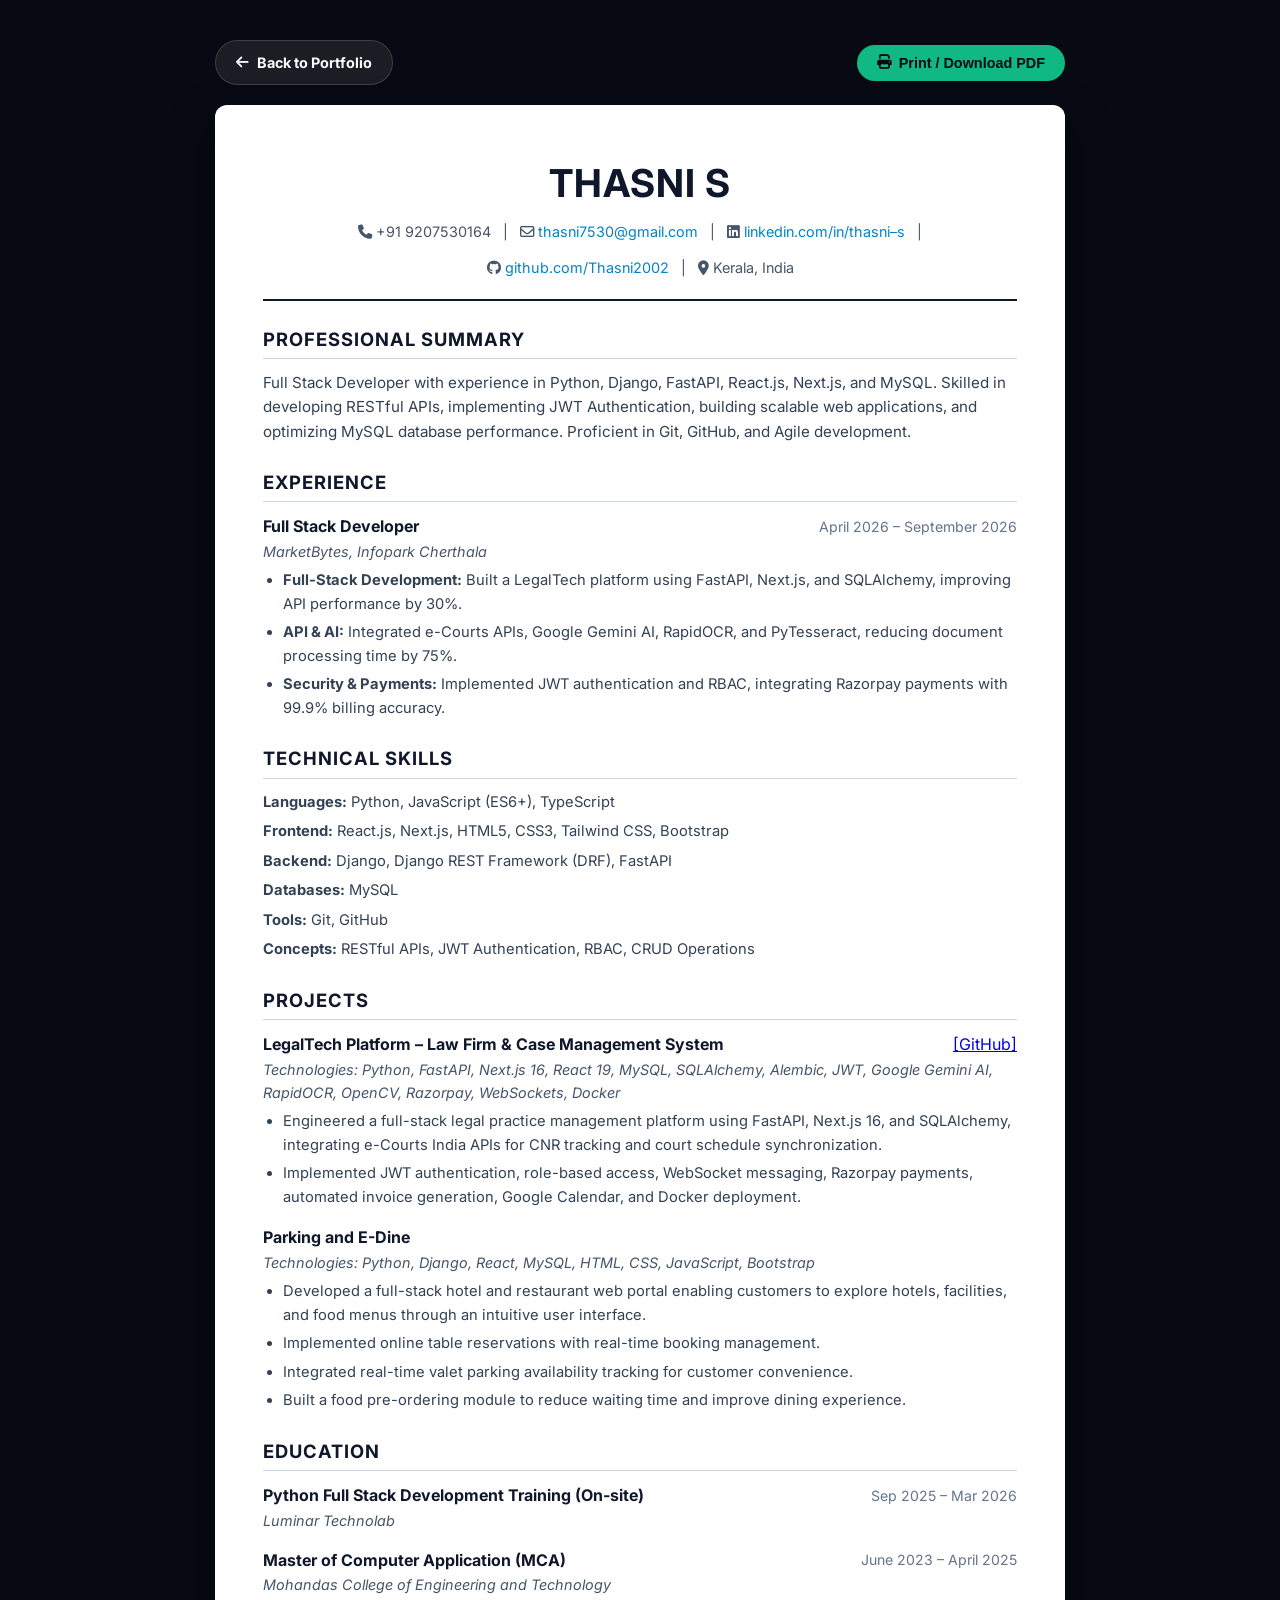
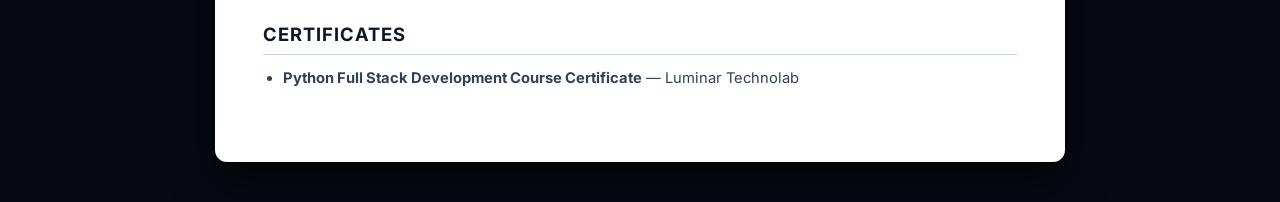
==== resume.html @ c551c89e "Update portfolio with resume details and interactive resume page" ====
<!DOCTYPE html>
<html lang="en">
<head>
  <meta charset="UTF-8">
  <meta name="viewport" content="width=device-width, initial-scale=1.0">
  <title>THASNI S - Resume / CV</title>
  <link rel="canonical" href="https://thasni-portfolio.vercel.app/resume.html">
  <link rel="stylesheet" href="https://cdnjs.cloudflare.com/ajax/libs/font-awesome/6.4.0/css/all.min.css">
  <style>
    @import url('https://fonts.googleapis.com/css2?family=Inter:wght@300;400;500;600;700&display=swap');
    
    * {
      box-sizing: border-box;
      margin: 0;
      padding: 0;
    }
    body {
      font-family: 'Inter', sans-serif;
      background-color: #070a12;
      color: #f8fafc;
      line-height: 1.6;
      padding: 40px 20px;
    }
    .top-bar {
      max-width: 850px;
      margin: 0 auto 20px auto;
      display: flex;
      justify-content: space-between;
      align-items: center;
    }
    .btn-action {
      display: inline-flex;
      align-items: center;
      gap: 8px;
      padding: 10px 20px;
      border-radius: 9999px;
      background: #10b981;
      color: #070a12;
      font-weight: 700;
      text-decoration: none;
      border: none;
      cursor: pointer;
      font-size: 0.9rem;
      transition: all 0.3s ease;
    }
    .btn-action:hover {
      transform: translateY(-2px);
      box-shadow: 0 10px 20px rgba(16, 185, 129, 0.3);
    }
    .btn-back {
      background: rgba(255, 255, 255, 0.08);
      color: #f8fafc;
      border: 1px solid rgba(255, 255, 255, 0.15);
    }
    .btn-back:hover {
      background: rgba(255, 255, 255, 0.15);
      color: #fff;
    }
    .resume-container {
      max-width: 850px;
      margin: 0 auto;
      background: #ffffff;
      color: #1e293b;
      padding: 48px;
      border-radius: 12px;
      box-shadow: 0 20px 40px rgba(0, 0, 0, 0.6);
    }
    .header {
      text-align: center;
      border-bottom: 2px solid #0f172a;
      padding-bottom: 20px;
      margin-bottom: 24px;
    }
    .header h1 {
      font-size: 2.4rem;
      color: #0f172a;
      letter-spacing: 1px;
      margin-bottom: 6px;
    }
    .contact-info {
      font-size: 0.9rem;
      color: #475569;
      display: flex;
      flex-wrap: wrap;
      justify-content: center;
      gap: 12px;
    }
    .contact-info a {
      color: #0284c7;
      text-decoration: none;
    }
    .section {
      margin-bottom: 24px;
    }
    .section-title {
      font-size: 1.15rem;
      color: #0f172a;
      text-transform: uppercase;
      letter-spacing: 1px;
      font-weight: 700;
      border-bottom: 1.5px solid #cbd5e1;
      padding-bottom: 4px;
      margin-bottom: 12px;
    }
    .section p {
      font-size: 0.95rem;
      color: #334155;
    }
    .experience-item, .project-item, .edu-item {
      margin-bottom: 16px;
    }
    .item-header {
      display: flex;
      justify-content: space-between;
      align-items: center;
      font-size: 1rem;
      color: #0f172a;
    }
    .item-header strong {
      font-weight: 700;
    }
    .item-header span {
      font-size: 0.88rem;
      color: #64748b;
    }
    .item-sub {
      font-size: 0.9rem;
      color: #475569;
      font-style: italic;
      margin-bottom: 6px;
    }
    ul {
      padding-left: 20px;
    }
    li {
      font-size: 0.92rem;
      color: #334155;
      margin-bottom: 5px;
    }
    .skills-list {
      list-style: none;
      padding-left: 0;
    }
    .skills-list li {
      margin-bottom: 6px;
    }

    @media print {
      body {
        background: #fff;
        padding: 0;
      }
      .top-bar {
        display: none;
      }
      .resume-container {
        box-shadow: none;
        padding: 20px;
        border-radius: 0;
      }
    }
  </style>
</head>
<body>

  <div class="top-bar">
    <a href="index.html" class="btn-action btn-back">
      <i class="fa-solid fa-arrow-left"></i> Back to Portfolio
    </a>
    <button onclick="window.print()" class="btn-action">
      <i class="fa-solid fa-print"></i> Print / Download PDF
    </button>
  </div>

  <div class="resume-container">
    <header class="header">
      <h1>THASNI S</h1>
      <div class="contact-info">
        <span><i class="fa-solid fa-phone"></i> +91 9207530164</span> |
        <span><i class="fa-regular fa-envelope"></i> <a href="mailto:thasni7530@gmail.com">thasni7530@gmail.com</a></span> |
        <span><i class="fa-brands fa-linkedin"></i> <a href="https://linkedin.com/in/thasni-s" target="_blank">linkedin.com/in/thasni–s</a></span> |
        <span><i class="fa-brands fa-github"></i> <a href="https://github.com/Thasni2002" target="_blank">github.com/Thasni2002</a></span> |
        <span><i class="fa-solid fa-location-dot"></i> Kerala, India</span>
      </div>
    </header>

    <section class="section">
      <h2 class="section-title">Professional Summary</h2>
      <p>
        Full Stack Developer with experience in Python, Django, FastAPI, React.js, Next.js, and MySQL. Skilled in developing RESTful APIs, implementing JWT Authentication, building scalable web applications, and optimizing MySQL database performance. Proficient in Git, GitHub, and Agile development.
      </p>
    </section>

    <section class="section">
      <h2 class="section-title">Experience</h2>
      <div class="experience-item">
        <div class="item-header">
          <strong>Full Stack Developer</strong>
          <span>April 2026 – September 2026</span>
        </div>
        <div class="item-sub">MarketBytes, Infopark Cherthala</div>
        <ul>
          <li><strong>Full-Stack Development:</strong> Built a LegalTech platform using FastAPI, Next.js, and SQLAlchemy, improving API performance by 30%.</li>
          <li><strong>API & AI:</strong> Integrated e-Courts APIs, Google Gemini AI, RapidOCR, and PyTesseract, reducing document processing time by 75%.</li>
          <li><strong>Security & Payments:</strong> Implemented JWT authentication and RBAC, integrating Razorpay payments with 99.9% billing accuracy.</li>
        </ul>
      </div>
    </section>

    <section class="section">
      <h2 class="section-title">Technical Skills</h2>
      <ul class="skills-list">
        <li><strong>Languages:</strong> Python, JavaScript (ES6+), TypeScript</li>
        <li><strong>Frontend:</strong> React.js, Next.js, HTML5, CSS3, Tailwind CSS, Bootstrap</li>
        <li><strong>Backend:</strong> Django, Django REST Framework (DRF), FastAPI</li>
        <li><strong>Databases:</strong> MySQL</li>
        <li><strong>Tools:</strong> Git, GitHub</li>
        <li><strong>Concepts:</strong> RESTful APIs, JWT Authentication, RBAC, CRUD Operations</li>
      </ul>
    </section>

    <section class="section">
      <h2 class="section-title">Projects</h2>
      <div class="project-item">
        <div class="item-header">
          <strong>LegalTech Platform – Law Firm & Case Management System</strong>
          <a href="https://github.com/Thasni2002" target="_blank">[GitHub]</a>
        </div>
        <div class="item-sub">Technologies: Python, FastAPI, Next.js 16, React 19, MySQL, SQLAlchemy, Alembic, JWT, Google Gemini AI, RapidOCR, OpenCV, Razorpay, WebSockets, Docker</div>
        <ul>
          <li>Engineered a full-stack legal practice management platform using FastAPI, Next.js 16, and SQLAlchemy, integrating e-Courts India APIs for CNR tracking and court schedule synchronization.</li>
          <li>Implemented JWT authentication, role-based access, WebSocket messaging, Razorpay payments, automated invoice generation, Google Calendar, and Docker deployment.</li>
        </ul>
      </div>

      <div class="project-item">
        <div class="item-header">
          <strong>Parking and E-Dine</strong>
        </div>
        <div class="item-sub">Technologies: Python, Django, React, MySQL, HTML, CSS, JavaScript, Bootstrap</div>
        <ul>
          <li>Developed a full-stack hotel and restaurant web portal enabling customers to explore hotels, facilities, and food menus through an intuitive user interface.</li>
          <li>Implemented online table reservations with real-time booking management.</li>
          <li>Integrated real-time valet parking availability tracking for customer convenience.</li>
          <li>Built a food pre-ordering module to reduce waiting time and improve dining experience.</li>
        </ul>
      </div>
    </section>

    <section class="section">
      <h2 class="section-title">Education</h2>
      <div class="edu-item">
        <div class="item-header">
          <strong>Python Full Stack Development Training (On-site)</strong>
          <span>Sep 2025 – Mar 2026</span>
        </div>
        <div class="item-sub">Luminar Technolab</div>
      </div>
      <div class="edu-item">
        <div class="item-header">
          <strong>Master of Computer Application (MCA)</strong>
          <span>June 2023 – April 2025</span>
        </div>
        <div class="item-sub">Mohandas College of Engineering and Technology</div>
      </div>
    </section>

    <section class="section">
      <h2 class="section-title">Certificates</h2>
      <ul>
        <li><strong>Python Full Stack Development Course Certificate</strong> — Luminar Technolab</li>
      </ul>
    </section>
  </div>

</body>
</html>
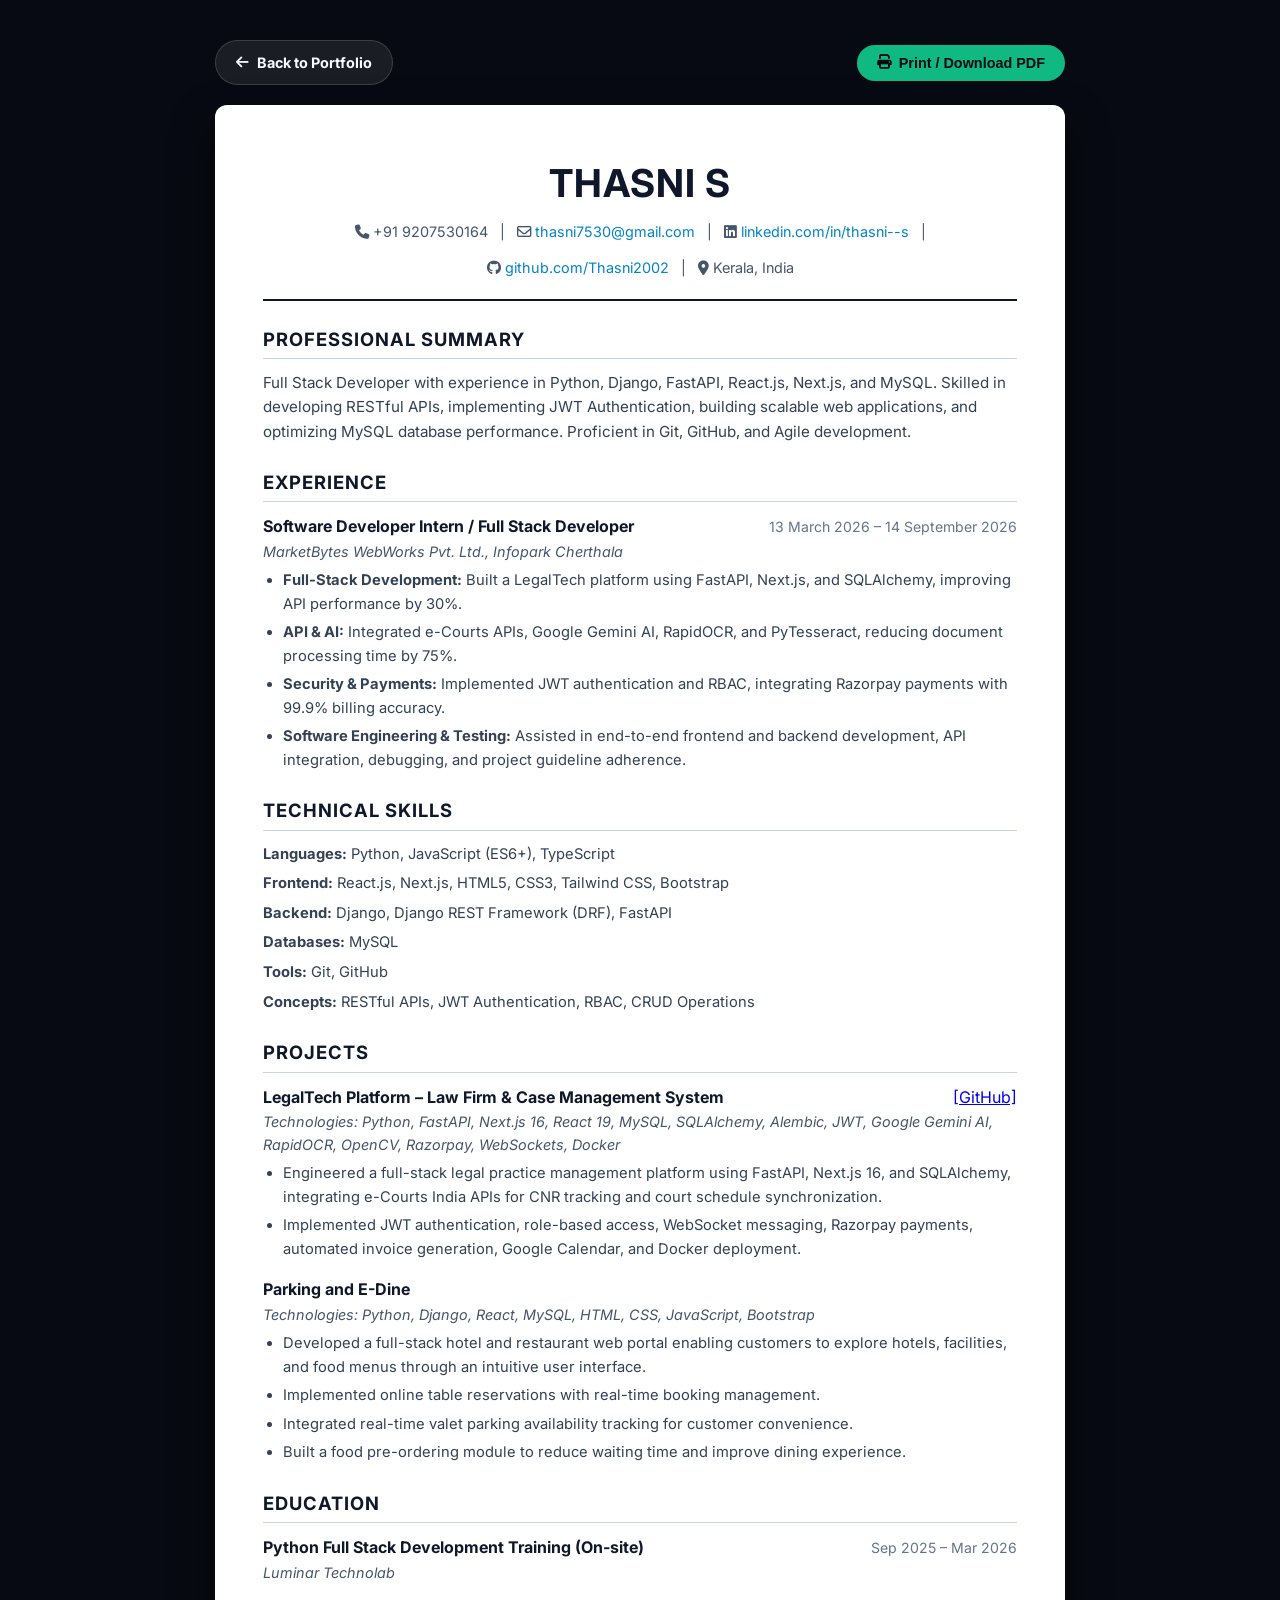
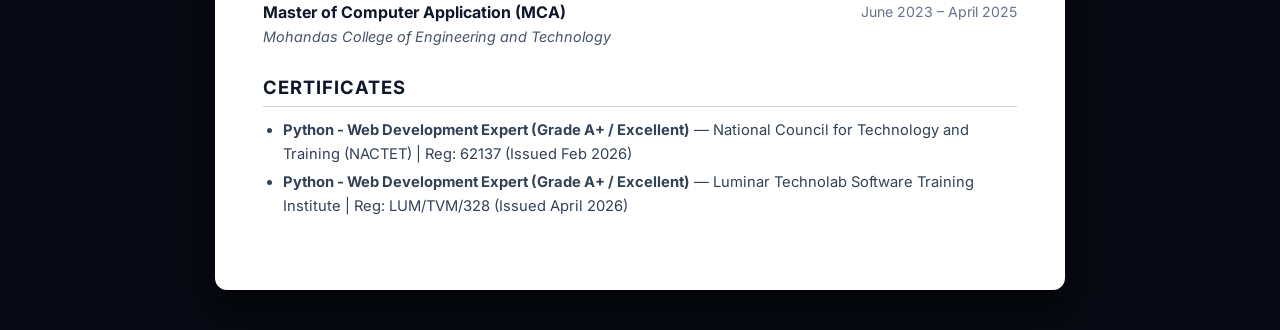
==== commit 91d2a9cd: "Update portfolio with resume details, certificates, profile picture, and interactive features" ====
--- a/resume.html
+++ b/resume.html
@@ -178,8 +178,8 @@
       <div class="contact-info">
         <span><i class="fa-solid fa-phone"></i> +91 9207530164</span> |
         <span><i class="fa-regular fa-envelope"></i> <a href="mailto:thasni7530@gmail.com">thasni7530@gmail.com</a></span> |
-        <span><i class="fa-brands fa-linkedin"></i> <a href="https://linkedin.com/in/thasni-s" target="_blank">linkedin.com/in/thasni–s</a></span> |
-        <span><i class="fa-brands fa-github"></i> <a href="https://github.com/Thasni2002" target="_blank">github.com/Thasni2002</a></span> |
+        <span><i class="fa-brands fa-linkedin"></i> <a href="https://www.linkedin.com/in/thasni--s" target="_blank" rel="noopener">linkedin.com/in/thasni--s</a></span> |
+        <span><i class="fa-brands fa-github"></i> <a href="https://github.com/Thasni2002" target="_blank" rel="noopener">github.com/Thasni2002</a></span> |
         <span><i class="fa-solid fa-location-dot"></i> Kerala, India</span>
       </div>
     </header>
@@ -195,14 +195,15 @@
       <h2 class="section-title">Experience</h2>
       <div class="experience-item">
         <div class="item-header">
-          <strong>Full Stack Developer</strong>
-          <span>April 2026 – September 2026</span>
-        </div>
-        <div class="item-sub">MarketBytes, Infopark Cherthala</div>
+          <strong>Software Developer Intern / Full Stack Developer</strong>
+          <span>13 March 2026 – 14 September 2026</span>
+        </div>
+        <div class="item-sub">MarketBytes WebWorks Pvt. Ltd., Infopark Cherthala</div>
         <ul>
           <li><strong>Full-Stack Development:</strong> Built a LegalTech platform using FastAPI, Next.js, and SQLAlchemy, improving API performance by 30%.</li>
           <li><strong>API & AI:</strong> Integrated e-Courts APIs, Google Gemini AI, RapidOCR, and PyTesseract, reducing document processing time by 75%.</li>
           <li><strong>Security & Payments:</strong> Implemented JWT authentication and RBAC, integrating Razorpay payments with 99.9% billing accuracy.</li>
+          <li><strong>Software Engineering & Testing:</strong> Assisted in end-to-end frontend and backend development, API integration, debugging, and project guideline adherence.</li>
         </ul>
       </div>
     </section>
@@ -268,7 +269,8 @@
     <section class="section">
       <h2 class="section-title">Certificates</h2>
       <ul>
-        <li><strong>Python Full Stack Development Course Certificate</strong> — Luminar Technolab</li>
+        <li><strong>Python - Web Development Expert (Grade A+ / Excellent)</strong> — National Council for Technology and Training (NACTET) | Reg: 62137 (Issued Feb 2026)</li>
+        <li><strong>Python - Web Development Expert (Grade A+ / Excellent)</strong> — Luminar Technolab Software Training Institute | Reg: LUM/TVM/328 (Issued April 2026)</li>
       </ul>
     </section>
   </div>
